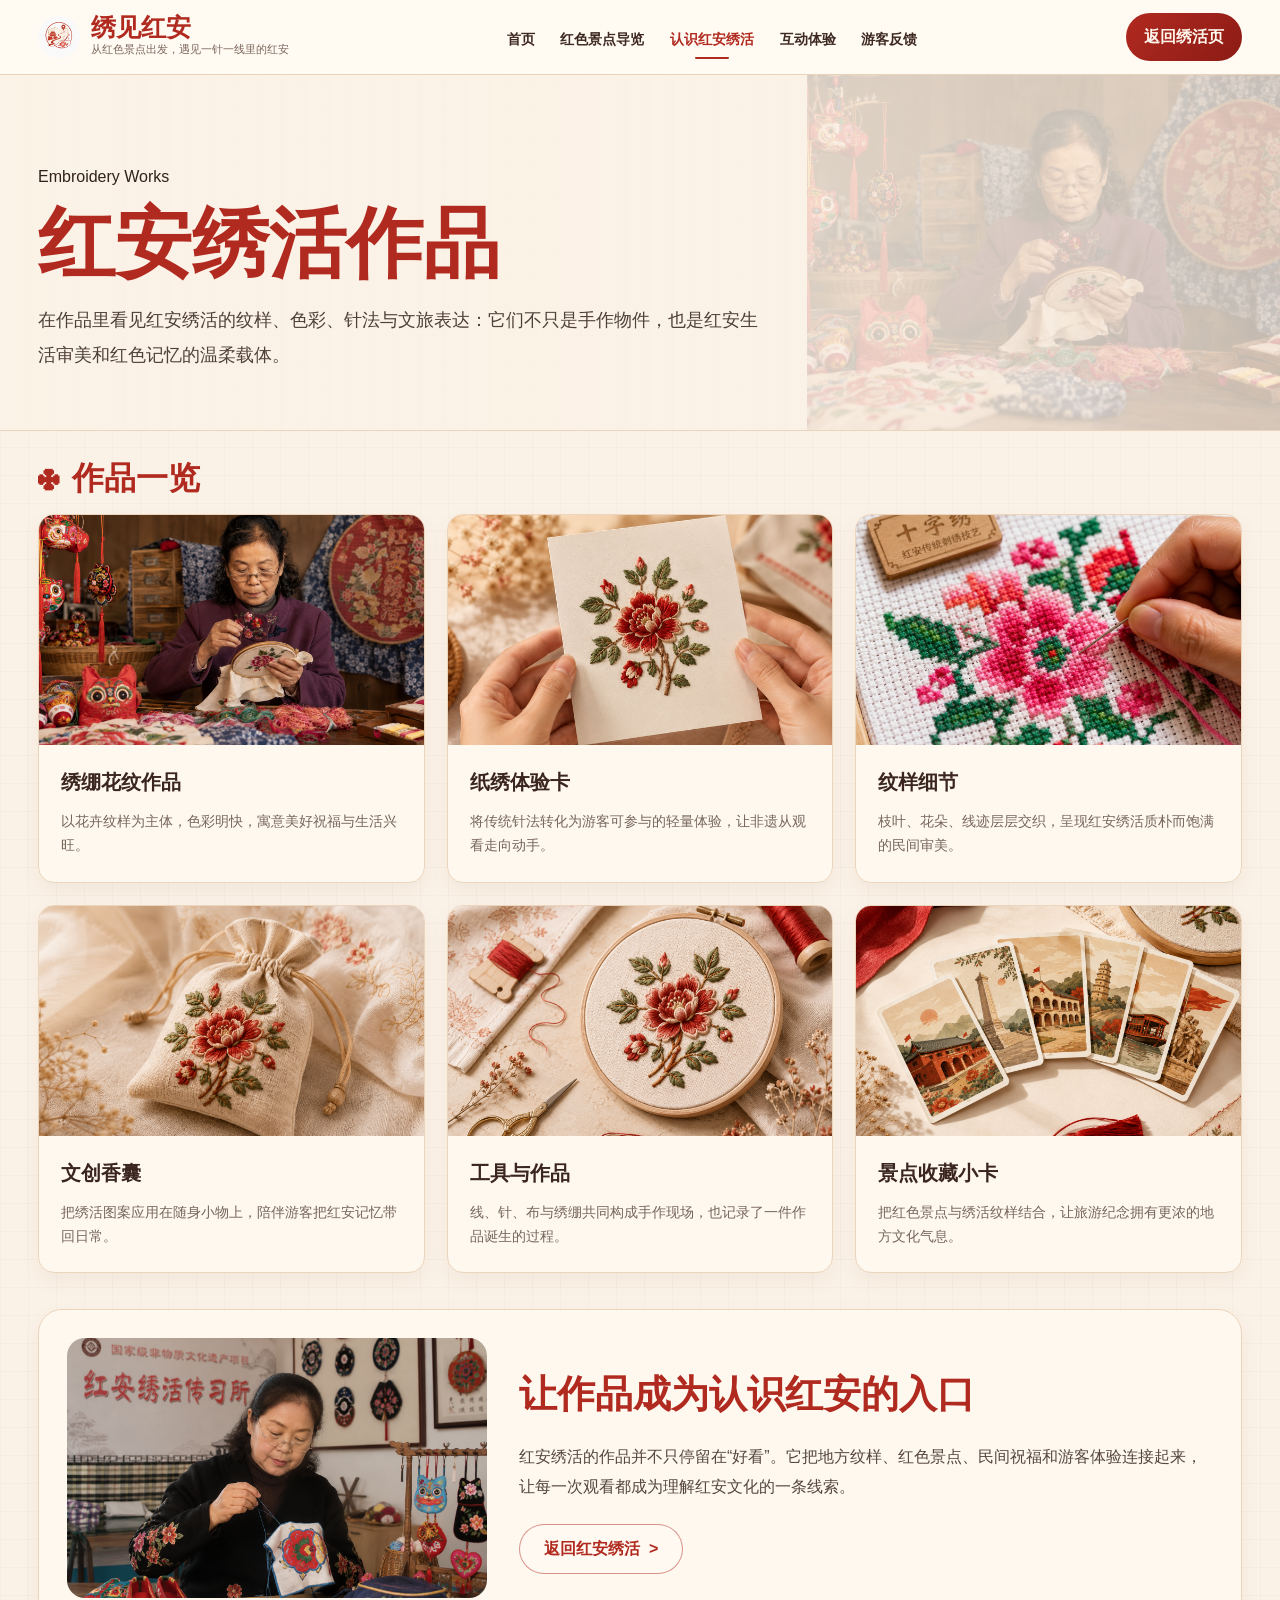
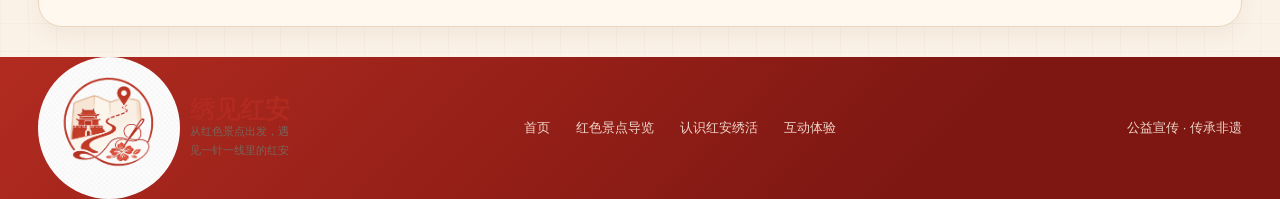
==== embroidery-works.html @ 668522b7 "完善红安绣活详情页与作品展示" ====
<!DOCTYPE html>
<html lang="zh-CN">
<head>
  <meta charset="UTF-8">
  <meta name="viewport" content="width=device-width, initial-scale=1.0">
  <meta name="description" content="红安绣活作品展示，集中呈现纹样、绣品、体验卡与文创应用。">
  <title>红安绣活作品 | 绣见红安</title>
  <link rel="stylesheet" href="css/embroidery.css">
</head>
<body class="works-page">
  <header class="detail-header">
    <div class="detail-container header-row">
      <a class="detail-brand" href="index.html#home">
        <span class="brand-logo"><img src="icon/icon1.png" alt="绣见红安标识"></span>
        <span>
          <strong>绣见红安</strong>
          <small>从红色景点出发，遇见一针一线里的红安</small>
        </span>
      </a>
      <nav class="detail-nav" aria-label="主导航">
        <a href="index.html#home">首页</a>
        <a href="index.html#spots">红色景点导览</a>
        <a class="active" href="embroidery.html">认识红安绣活</a>
        <a href="index.html#card">互动体验</a>
        <a href="index.html#feedback">游客反馈</a>
      </nav>
      <a class="voice-btn" href="embroidery.html">返回绣活页</a>
    </div>
  </header>

  <main>
    <section class="works-hero">
      <div class="detail-container works-hero-inner">
        <p class="section-kicker">Embroidery Works</p>
        <h1>红安绣活作品</h1>
        <p>在作品里看见红安绣活的纹样、色彩、针法与文旅表达：它们不只是手作物件，也是红安生活审美和红色记忆的温柔载体。</p>
      </div>
    </section>

    <section class="detail-section">
      <div class="detail-container">
        <div class="section-title">
          <h2>作品一览</h2>
        </div>
        <div class="works-gallery">
          <article>
            <img src="image/hero-embroidery.png" alt="绣绷花纹作品">
            <div><h3>绣绷花纹作品</h3><p>以花卉纹样为主体，色彩明快，寓意美好祝福与生活兴旺。</p></div>
          </article>
          <article>
            <img src="image/embroidered-card.png" alt="纸绣体验卡">
            <div><h3>纸绣体验卡</h3><p>将传统针法转化为游客可参与的轻量体验，让非遗从观看走向动手。</p></div>
          </article>
          <article>
            <img src="image/stitch-wrap.png" alt="红安绣活纹样细节">
            <div><h3>纹样细节</h3><p>枝叶、花朵、线迹层层交织，呈现红安绣活质朴而饱满的民间审美。</p></div>
          </article>
          <article>
            <img src="image/embroidered-bag.png" alt="文创香囊">
            <div><h3>文创香囊</h3><p>把绣活图案应用在随身小物上，陪伴游客把红安记忆带回日常。</p></div>
          </article>
          <article>
            <img src="image/craft-still-life.png" alt="刺绣工具与作品">
            <div><h3>工具与作品</h3><p>线、针、布与绣绷共同构成手作现场，也记录了一件作品诞生的过程。</p></div>
          </article>
          <article>
            <img src="image/scenic-postcards.png" alt="红色景点收藏小卡">
            <div><h3>景点收藏小卡</h3><p>把红色景点与绣活纹样结合，让旅游纪念拥有更浓的地方文化气息。</p></div>
          </article>
        </div>
      </div>
    </section>

    <section class="detail-section compact">
      <div class="detail-container works-feature">
        <img src="image/workshop-display.png" alt="红安绣活展示场景">
        <div>
          <h2>让作品成为认识红安的入口</h2>
          <p>红安绣活的作品并不只停留在“好看”。它把地方纹样、红色景点、民间祝福和游客体验连接起来，让每一次观看都成为理解红安文化的一条线索。</p>
          <a class="detail-btn outline" href="embroidery.html">返回红安绣活</a>
        </div>
      </div>
    </section>
  </main>

  <footer class="detail-footer">
    <div class="detail-container footer-row">
      <div class="footer-brand"><img src="icon/icon1.png" alt=""><span><strong>绣见红安</strong><small>从红色景点出发，遇见一针一线里的红安</small></span></div>
      <nav><a href="index.html#home">首页</a><a href="index.html#spots">红色景点导览</a><a href="embroidery.html">认识红安绣活</a><a href="index.html#card">互动体验</a></nav>
      <p>公益宣传 · 传承非遗</p>
    </div>
  </footer>
</body>
</html>
---- css/embroidery.css ----
:root {
  --red: #b12a20;
  --deep-red: #8b1b15;
  --brick: #c34d38;
  --ink: #30211b;
  --muted: #77665c;
  --paper: #fbf2e7;
  --card: #fffaf2;
  --line: #ecd5bd;
  --tag: #f4e4cf;
  --shadow: 0 12px 28px rgba(110, 58, 32, 0.11);
  --max: 1400px;
  --radius: 16px;
}

* {
  box-sizing: border-box;
}

html {
  scroll-behavior: smooth;
}

body {
  margin: 0;
  color: var(--ink);
  font-family: "Microsoft YaHei", "PingFang SC", "Noto Sans SC", sans-serif;
  line-height: 1.72;
  background:
    linear-gradient(90deg, rgba(120, 60, 34, 0.028) 1px, transparent 1px),
    linear-gradient(0deg, rgba(120, 60, 34, 0.028) 1px, transparent 1px),
    var(--paper);
  background-size: 28px 28px;
}

img {
  display: block;
  max-width: 100%;
}

a {
  color: inherit;
  text-decoration: none;
}

.detail-container {
  width: min(calc(100% - 76px), var(--max));
  margin: 0 auto;
}

.detail-header {
  position: sticky;
  top: 0;
  z-index: 20;
  background: rgba(255, 250, 242, 0.97);
  border-bottom: 1px solid rgba(224, 198, 166, 0.72);
  backdrop-filter: blur(12px);
}

.header-row {
  min-height: 74px;
  display: flex;
  align-items: center;
  gap: 28px;
}

.detail-brand {
  display: inline-flex;
  min-width: 260px;
  align-items: center;
  gap: 11px;
}

.brand-logo,
.footer-brand img {
  width: 42px;
  height: 42px;
  border-radius: 50%;
  overflow: hidden;
}

.brand-logo img,
.footer-brand img {
  width: 100%;
  height: 100%;
  object-fit: cover;
}

.detail-brand span:last-child,
.footer-brand span {
  display: grid;
}

.detail-brand strong,
.footer-brand strong {
  color: var(--red);
  font-family: "STKaiti", "KaiTi", serif;
  font-size: 25px;
  line-height: 1;
}

.detail-brand small,
.footer-brand small {
  color: #79655a;
  font-size: 11px;
}

.detail-nav {
  flex: 1;
  display: flex;
  justify-content: center;
  gap: clamp(16px, 2vw, 34px);
}

.detail-nav a {
  position: relative;
  padding: 27px 0 23px;
  color: #3d2921;
  font-size: 14px;
  font-weight: 800;
  white-space: nowrap;
}

.detail-nav a::after {
  position: absolute;
  left: 50%;
  bottom: 15px;
  width: 0;
  height: 2px;
  content: "";
  border-radius: 99px;
  background: var(--red);
  transform: translateX(-50%);
}

.detail-nav a:hover,
.detail-nav a.active {
  color: var(--red);
}

.detail-nav a:hover::after,
.detail-nav a.active::after {
  width: 34px;
}

.voice-btn {
  display: inline-flex;
  align-items: center;
  gap: 8px;
  min-height: 42px;
  padding: 10px 18px;
  color: #fff7ec;
  border-radius: 999px;
  background: linear-gradient(135deg, var(--red), var(--deep-red));
  font-weight: 800;
  white-space: nowrap;
}

.voice-btn img {
  width: 17px;
  height: 17px;
  border-radius: 50%;
}

.detail-hero {
  background:
    linear-gradient(90deg, rgba(251, 242, 231, 0.98) 0%, rgba(251, 242, 231, 0.82) 46%, rgba(251, 242, 231, 0.15) 70%),
    url("../image/craft-still-life.png") right center / auto 100% no-repeat;
  border-bottom: 1px solid rgba(224, 198, 166, 0.65);
}

.hero-layout {
  min-height: 470px;
  display: grid;
  grid-template-columns: minmax(430px, 0.82fr) minmax(440px, 1fr);
  align-items: center;
  gap: 30px;
}

.hero-copy {
  padding: 54px 0;
}

.hero-copy h1 {
  margin: 0;
  color: var(--red);
  font-family: "STXingkai", "STKaiti", "KaiTi", serif;
  font-size: clamp(58px, 6vw, 86px);
  line-height: 1;
  letter-spacing: 0.02em;
}

.hero-copy h2 {
  position: relative;
  margin: 18px 0 28px;
  padding-bottom: 18px;
  color: #261b18;
  font-size: clamp(24px, 2vw, 32px);
  line-height: 1.35;
}

.hero-copy h2::after {
  position: absolute;
  left: 0;
  bottom: 0;
  width: 560px;
  max-width: 100%;
  height: 1px;
  content: "";
  background: var(--red);
}

.hero-copy p {
  max-width: 610px;
  margin: 0;
  color: #55463e;
  font-size: 16px;
  line-height: 2.05;
}

.hero-actions {
  display: flex;
  flex-wrap: wrap;
  gap: 24px;
  margin-top: 34px;
}

.detail-btn {
  display: inline-flex;
  min-width: 132px;
  min-height: 44px;
  align-items: center;
  justify-content: center;
  padding: 10px 24px;
  border: 1px solid transparent;
  border-radius: 999px;
  font-weight: 800;
  font-family: inherit;
  cursor: pointer;
}

.detail-btn::after,
.section-title a::after {
  content: ">";
  margin-left: 9px;
}

.detail-btn.primary {
  color: #fff8ef;
  background: linear-gradient(135deg, var(--red), var(--deep-red));
  box-shadow: 0 12px 24px rgba(151, 34, 22, 0.2);
}

.detail-btn.outline {
  color: var(--red);
  border-color: rgba(177, 42, 32, 0.5);
  background: rgba(255, 250, 242, 0.72);
}

.hero-photo {
  min-height: 460px;
}

.hero-photo img {
  display: none;
}

.detail-section {
  padding: 30px 0 18px;
}

.detail-section.compact {
  padding-top: 18px;
}

.section-title {
  display: flex;
  align-items: center;
  justify-content: space-between;
  gap: 20px;
  margin-bottom: 18px;
}

.section-title h2 {
  margin: 0;
  color: var(--red);
  font-family: "STKaiti", "KaiTi", serif;
  font-size: 32px;
  line-height: 1.1;
}

.section-title h2::before {
  content: "✤";
  margin-right: 12px;
  color: var(--red);
  font-size: 22px;
}

.section-title a {
  color: var(--red);
  font-size: 14px;
  font-weight: 800;
  white-space: nowrap;
}

.charm-grid {
  display: grid;
  grid-template-columns: repeat(4, minmax(0, 1fr));
  gap: 18px;
}

.icon-card,
.pattern-row article,
.tools-grid article,
.process-timeline article,
.history-line article,
.image-card,
.people-grid article,
.creative-row article {
  border: 1px solid var(--line);
  border-radius: var(--radius);
  background: rgba(255, 250, 242, 0.82);
  box-shadow: 0 8px 20px rgba(100, 53, 28, 0.06);
}

.icon-card {
  min-height: 232px;
  padding: 28px 22px 22px;
  text-align: center;
}

.icon-card > span,
.pattern-row article > span {
  display: grid;
  width: 66px;
  height: 66px;
  margin: 0 auto 16px;
  place-items: center;
  color: var(--red);
  border: 1px solid rgba(177, 42, 32, 0.28);
  border-radius: 50%;
  background: #fff7ee;
  font-size: 34px;
  line-height: 1;
}

h3 {
  margin: 0;
  color: #3a261f;
  font-size: 20px;
}

.icon-card p,
.pattern-row p,
.tools-grid p,
.process-timeline p,
.history-line p,
.image-card p,
.people-grid p,
.creative-row p {
  margin: 10px 0 0;
  color: var(--muted);
  font-size: 14px;
}

.pill-row {
  display: flex;
  flex-wrap: wrap;
  justify-content: center;
  gap: 8px;
  margin-top: 16px;
}

.pill-row b,
.image-card span {
  padding: 5px 10px;
  color: #a45a32;
  border-radius: 999px;
  background: var(--tag);
  font-size: 12px;
}

.works-entry {
  display: grid;
  grid-template-columns: 300px minmax(0, 1fr);
  gap: 24px;
  align-items: center;
  margin-top: 22px;
  padding: 22px;
  border: 1px solid var(--line);
  border-radius: var(--radius);
  background:
    linear-gradient(135deg, rgba(255, 250, 242, 0.94), rgba(255, 244, 231, 0.86)),
    var(--card);
  box-shadow: 0 8px 20px rgba(100, 53, 28, 0.06);
}

.works-entry img {
  width: 100%;
  height: 190px;
  border-radius: 14px;
  object-fit: cover;
}

.works-entry p {
  max-width: 760px;
  margin: 10px 0 18px;
  color: var(--muted);
}

.pattern-row {
  display: grid;
  grid-template-columns: repeat(5, minmax(0, 1fr)) 1.38fr;
  gap: 8px;
}

.pattern-row article {
  min-height: 208px;
  padding: 22px 18px;
  text-align: center;
}

.pattern-image {
  position: relative;
  overflow: hidden;
  border-radius: var(--radius);
}

.pattern-image img {
  width: 100%;
  height: 100%;
  object-fit: cover;
}

.pattern-image a {
  position: absolute;
  right: 16px;
  bottom: 16px;
  padding: 9px 16px;
  color: var(--red);
  border-radius: 999px;
  background: rgba(255, 250, 242, 0.9);
  font-size: 14px;
  font-weight: 800;
}

.section-note {
  max-width: 780px;
  margin: 0 0 18px;
  color: #5b4a41;
  font-size: 16px;
  line-height: 1.9;
}

.tools-panel {
  display: grid;
  grid-template-columns: minmax(0, 1fr) 360px;
  gap: 24px;
  align-items: stretch;
}

.tools-copy {
  min-width: 0;
}

.tools-grid {
  display: grid;
  grid-template-columns: repeat(4, minmax(0, 1fr));
  gap: 14px;
}

.tools-grid article {
  min-height: 166px;
  padding: 20px 18px;
}

.tools-grid b {
  display: inline-grid;
  width: 34px;
  height: 30px;
  margin-bottom: 12px;
  place-items: center;
  color: #fff7ec;
  border-radius: 8px;
  background: var(--red);
  font-size: 13px;
}

.tools-image {
  min-height: 100%;
  margin: 0;
  overflow: hidden;
  border: 1px solid var(--line);
  border-radius: var(--radius);
  background: rgba(255, 250, 242, 0.82);
  box-shadow: 0 8px 20px rgba(100, 53, 28, 0.06);
}

.tools-image img {
  width: 100%;
  height: 100%;
  object-fit: cover;
}

.stitch-grid {
  display: grid;
  grid-template-columns: repeat(4, minmax(0, 1fr));
  gap: 18px;
}

.image-card {
  overflow: hidden;
}

.image-card img {
  width: 100%;
  height: 164px;
  object-fit: cover;
}

.image-card div {
  padding: 18px 20px 20px;
}

.image-card b {
  display: inline-grid;
  width: 30px;
  height: 26px;
  margin-bottom: 8px;
  place-items: center;
  color: #fff;
  border-radius: 5px;
  background: var(--red);
  font-size: 13px;
}

.image-card span {
  display: inline-flex;
  margin: 14px 6px 0 0;
}

.process-timeline {
  display: grid;
  grid-template-columns: repeat(6, minmax(0, 1fr));
  gap: 14px;
}

.process-timeline article {
  position: relative;
  min-height: 188px;
  padding: 24px 18px 20px;
}

.process-timeline article:not(:last-child)::after {
  position: absolute;
  top: 42px;
  right: -10px;
  z-index: 2;
  content: ">";
  color: var(--red);
  font-size: 24px;
  font-weight: 900;
}

.process-timeline span {
  display: grid;
  width: 48px;
  height: 48px;
  margin-bottom: 14px;
  place-items: center;
  color: #fff7ec;
  border-radius: 50%;
  background: linear-gradient(135deg, var(--red), var(--deep-red));
  font-weight: 900;
}

.history-line {
  position: relative;
  display: grid;
  grid-template-columns: repeat(6, minmax(0, 1fr));
  gap: 12px;
}

.history-line::before {
  position: absolute;
  left: 4%;
  right: 4%;
  top: 38px;
  height: 2px;
  content: "";
  background: repeating-linear-gradient(90deg, var(--red) 0 10px, transparent 10px 18px);
  opacity: 0.36;
}

.history-line article {
  position: relative;
  padding: 72px 16px 20px;
}

.history-line article::before {
  position: absolute;
  left: 22px;
  top: 30px;
  width: 16px;
  height: 16px;
  content: "";
  border: 4px solid #fff8ef;
  border-radius: 50%;
  background: var(--red);
  box-shadow: 0 0 0 2px rgba(177, 42, 32, 0.2);
}

.history-line b {
  display: block;
  color: var(--red);
  font-size: 22px;
  line-height: 1;
}

.people-grid {
  display: grid;
  grid-template-columns: repeat(3, minmax(0, 1fr));
  gap: 22px;
}

.people-grid article {
  display: grid;
  grid-template-columns: 170px 1fr;
  gap: 20px;
  align-items: center;
  padding: 18px;
}

.people-grid img {
  width: 170px;
  height: 145px;
  border-radius: 14px;
  object-fit: cover;
}

.people-grid b {
  display: block;
  margin-top: 4px;
  color: var(--brick);
  font-size: 13px;
}

.people-grid a,
.people-grid button {
  display: inline-flex;
  margin-top: 12px;
  padding: 6px 14px;
  color: var(--red);
  border: 1px solid rgba(177, 42, 32, 0.32);
  border-radius: 999px;
  background: rgba(255, 250, 242, 0.72);
  font-size: 13px;
  font-weight: 800;
  font-family: inherit;
  cursor: pointer;
}

.creative-row {
  display: grid;
  grid-template-columns: repeat(5, minmax(0, 1fr));
  gap: 18px;
}

.creative-row article {
  position: relative;
  overflow: hidden;
}

.creative-row img {
  width: 100%;
  height: 154px;
  object-fit: cover;
}

.creative-row h3,
.creative-row p {
  padding-inline: 18px;
}

.creative-row h3 {
  margin-top: 16px;
}

.creative-row p {
  margin-bottom: 28px;
}

.creative-row article > span {
  position: absolute;
  right: 16px;
  bottom: 14px;
  color: var(--red);
}

.cta-strip {
  position: relative;
  min-height: 126px;
  display: flex;
  align-items: center;
  justify-content: center;
  margin-top: 24px;
  overflow: hidden;
  border-radius: 18px;
  background: #f3deca;
}

.cta-strip img {
  position: absolute;
  inset: 0;
  width: 100%;
  height: 100%;
  object-fit: cover;
  opacity: 0.55;
}

.cta-strip div {
  position: relative;
  z-index: 1;
  text-align: center;
}

.cta-strip h2 {
  margin: 0;
  color: var(--red);
  font-family: "STKaiti", "KaiTi", serif;
  font-size: 34px;
}

.cta-strip p {
  margin: 4px 0 10px;
  color: #3a261f;
  font-weight: 800;
}

.detail-footer {
  margin-top: 12px;
  color: #fff3e7;
  background: linear-gradient(135deg, #b22b20, #7e1712 72%);
}

.story-modal {
  position: fixed;
  inset: 0;
  z-index: 80;
  display: none;
  align-items: center;
  justify-content: center;
  padding: 24px;
}

.story-modal.is-open {
  display: flex;
}

.story-modal__overlay {
  position: absolute;
  inset: 0;
  background: rgba(48, 33, 27, 0.46);
  backdrop-filter: blur(3px);
}

.story-modal__panel {
  position: relative;
  z-index: 1;
  width: min(560px, 100%);
  padding: 34px 36px;
  border: 1px solid var(--line);
  border-radius: 24px;
  background:
    radial-gradient(circle at 88% 8%, rgba(177, 42, 32, 0.08), transparent 28%),
    var(--card);
  box-shadow: 0 24px 60px rgba(48, 33, 27, 0.22);
}

.story-modal__close {
  position: absolute;
  top: 14px;
  right: 14px;
  display: grid;
  width: 34px;
  height: 34px;
  place-items: center;
  color: var(--red);
  border: 1px solid rgba(177, 42, 32, 0.28);
  border-radius: 50%;
  background: rgba(255, 250, 242, 0.86);
  font-size: 22px;
  line-height: 1;
  cursor: pointer;
}

.story-modal h2 {
  margin: 0;
  color: var(--red);
  font-family: "STKaiti", "KaiTi", serif;
  font-size: 42px;
  line-height: 1.1;
}

.story-modal strong {
  display: block;
  margin-top: 8px;
  color: var(--brick);
}

.story-modal p:last-child {
  margin: 18px 0 0;
  color: #55463e;
  font-size: 16px;
  line-height: 2;
}

.works-hero {
  padding: 72px 0 58px;
  border-bottom: 1px solid rgba(224, 198, 166, 0.65);
  background:
    linear-gradient(90deg, rgba(251, 242, 231, 0.98), rgba(251, 242, 231, 0.76)),
    url("../image/hero-embroidery.png") right center / auto 100% no-repeat;
}

.works-hero-inner {
  max-width: 900px;
  margin-left: max(calc((100% - var(--max)) / 2), 38px);
}

.works-hero h1 {
  margin: 0;
  color: var(--red);
  font-family: "STXingkai", "STKaiti", "KaiTi", serif;
  font-size: clamp(58px, 6vw, 92px);
  line-height: 1;
}

.works-hero p:not(.section-kicker) {
  max-width: 720px;
  margin: 20px 0 0;
  color: #4f4038;
  font-size: 18px;
  line-height: 1.9;
}

.works-gallery {
  display: grid;
  grid-template-columns: repeat(3, minmax(0, 1fr));
  gap: 22px;
}

.works-gallery article {
  overflow: hidden;
  border: 1px solid var(--line);
  border-radius: var(--radius);
  background: rgba(255, 250, 242, 0.86);
  box-shadow: 0 8px 20px rgba(100, 53, 28, 0.06);
}

.works-gallery img {
  width: 100%;
  height: 230px;
  object-fit: cover;
}

.works-gallery div {
  padding: 20px 22px 24px;
}

.works-gallery p {
  margin: 10px 0 0;
  color: var(--muted);
  font-size: 14px;
}

.works-feature {
  display: grid;
  grid-template-columns: 420px minmax(0, 1fr);
  gap: 32px;
  align-items: center;
  padding: 28px;
  border: 1px solid var(--line);
  border-radius: 24px;
  background: rgba(255, 250, 242, 0.86);
  box-shadow: 0 8px 20px rgba(100, 53, 28, 0.06);
}

.works-feature img {
  width: 100%;
  height: 260px;
  border-radius: 18px;
  object-fit: cover;
}

.works-feature h2 {
  margin: 0;
  color: var(--red);
  font-family: "STKaiti", "KaiTi", serif;
  font-size: 38px;
}

.works-feature p {
  margin: 14px 0 22px;
  color: #55463e;
  line-height: 1.9;
}

.footer-row {
  min-height: 80px;
  display: grid;
  grid-template-columns: 260px 1fr 180px;
  gap: 24px;
  align-items: center;
}

.footer-brand {
  display: flex;
  align-items: center;
  gap: 10px;
}

.footer-row nav {
  display: flex;
  flex-wrap: wrap;
  justify-content: center;
  gap: 14px 26px;
}

.footer-row a,
.footer-row p {
  color: rgba(255, 243, 231, 0.86);
  font-size: 13px;
}

.footer-row p {
  margin: 0;
  text-align: right;
}

@media (max-width: 1180px) {
  .voice-btn {
    display: none;
  }

  .header-row {
    gap: 16px;
  }

  .detail-brand {
    min-width: 220px;
  }

  .detail-nav {
    gap: 16px;
  }

  .hero-layout,
  .pattern-row,
  .tools-panel,
  .works-entry,
  .works-feature,
  .footer-row {
    grid-template-columns: 1fr;
  }

  .detail-hero {
    background:
      linear-gradient(90deg, rgba(251, 242, 231, 0.98), rgba(251, 242, 231, 0.7)),
      url("../image/craft-still-life.png") right center / cover no-repeat;
  }

  .hero-photo {
    display: none;
  }

  .charm-grid,
  .tools-grid,
  .stitch-grid,
  .process-timeline,
  .history-line,
  .works-gallery,
  .creative-row {
    grid-template-columns: repeat(2, minmax(0, 1fr));
  }

  .process-timeline article:not(:last-child)::after,
  .history-line::before {
    display: none;
  }

  .tools-image {
    min-height: 300px;
  }

  .people-grid {
    grid-template-columns: 1fr;
  }

  .footer-row,
  .footer-row p {
    text-align: center;
  }

  .footer-brand {
    justify-content: center;
  }
}

@media (max-width: 760px) {
  .detail-container {
    width: min(calc(100% - 30px), var(--max));
  }

  .header-row {
    align-items: flex-start;
    flex-direction: column;
    padding: 12px 0;
  }

  .detail-nav {
    width: 100%;
    justify-content: flex-start;
    overflow-x: auto;
    padding-bottom: 4px;
  }

  .detail-nav a {
    flex: 0 0 auto;
    padding: 8px 0 10px;
  }

  .detail-nav a::after {
    bottom: 2px;
  }

  .hero-layout {
    min-height: auto;
  }

  .hero-copy h1 {
    font-size: clamp(48px, 15vw, 64px);
  }

  .hero-actions {
    gap: 12px;
  }

  .detail-btn {
    width: 100%;
  }

  .charm-grid,
  .tools-grid,
  .stitch-grid,
  .process-timeline,
  .history-line,
  .creative-row {
    grid-template-columns: 1fr;
  }

  .tools-image {
    min-height: 240px;
  }

  .history-line article {
    padding-top: 58px;
  }

  .people-grid article {
    grid-template-columns: 1fr;
  }

  .people-grid img {
    width: 100%;
    height: 220px;
  }

  .section-title {
    align-items: flex-start;
    flex-direction: column;
  }

  .works-hero {
    padding: 52px 0 44px;
    background:
      linear-gradient(90deg, rgba(251, 242, 231, 0.98), rgba(251, 242, 231, 0.84)),
      url("../image/hero-embroidery.png") center / cover no-repeat;
  }

  .works-hero-inner {
    margin: 0 auto;
  }

  .works-gallery {
    grid-template-columns: 1fr;
  }

  .story-modal__panel {
    padding: 28px 22px;
  }

  .story-modal h2 {
    font-size: 34px;
  }
}
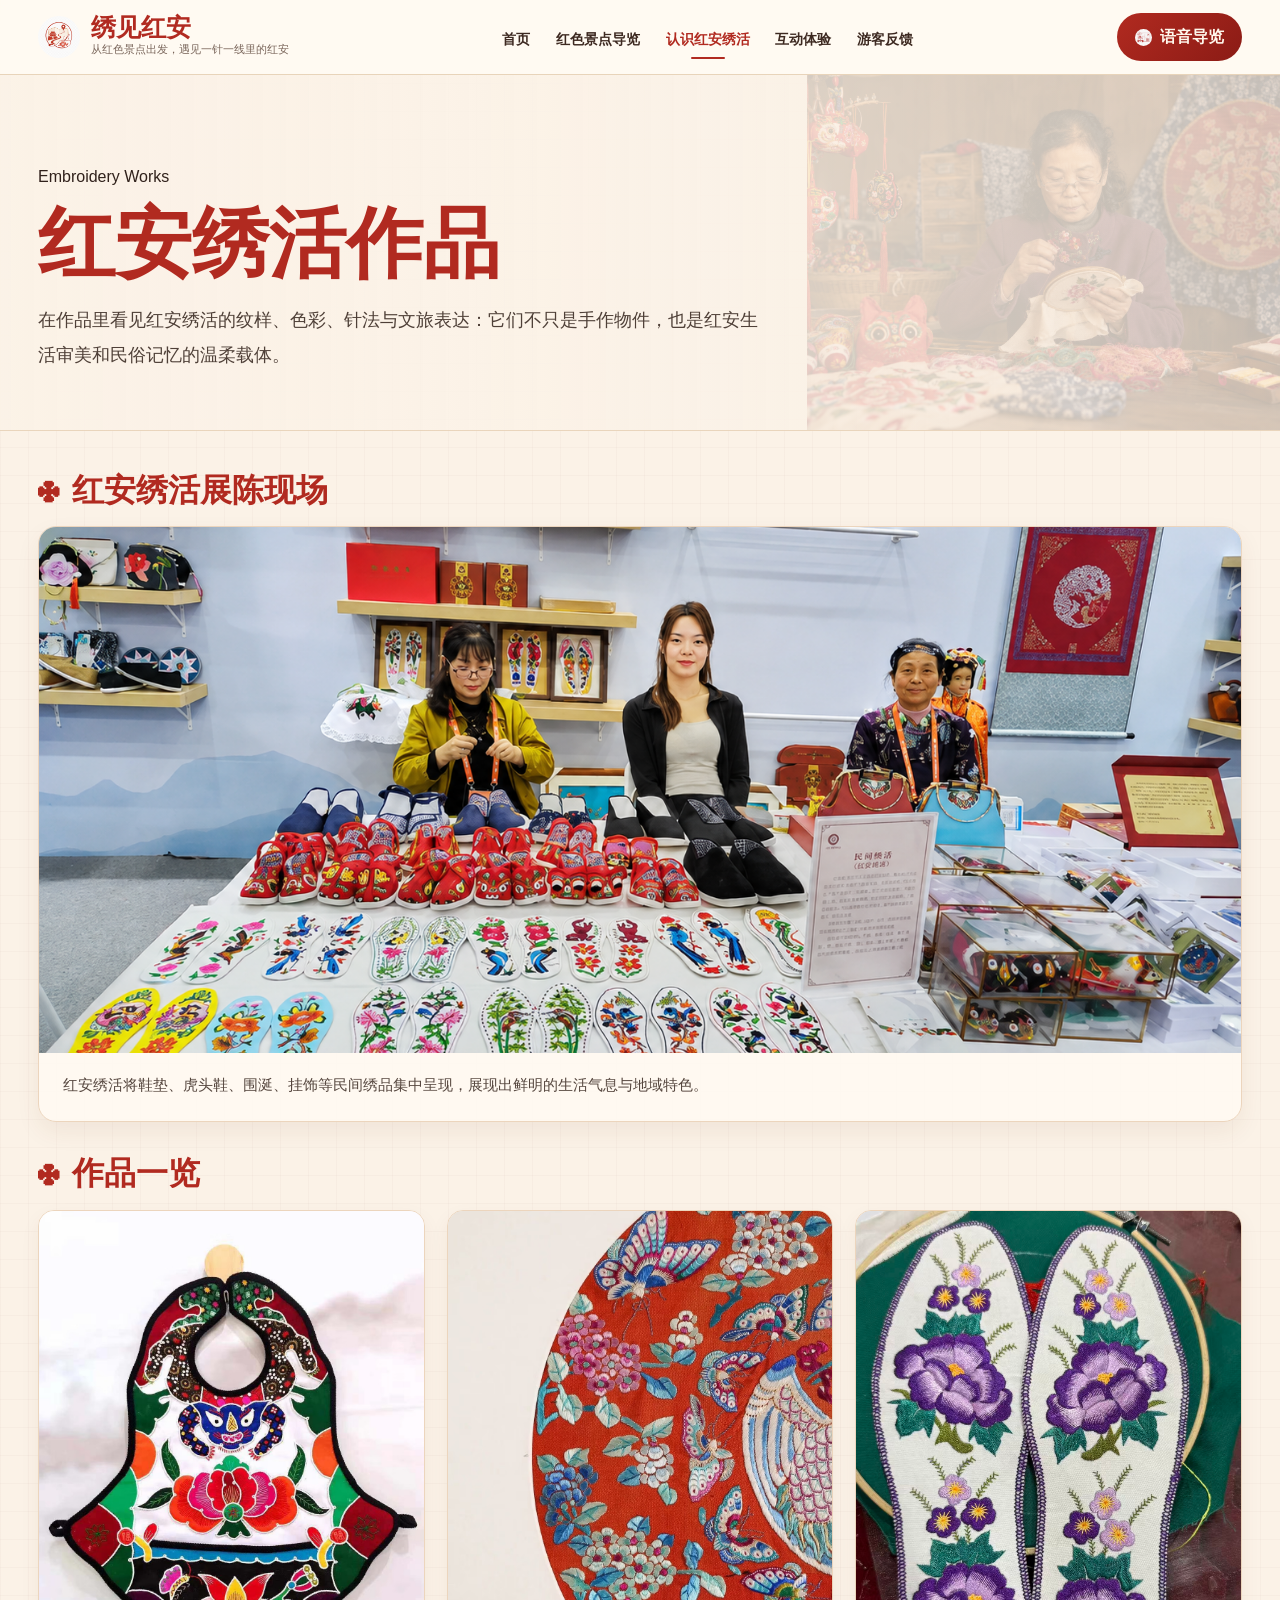
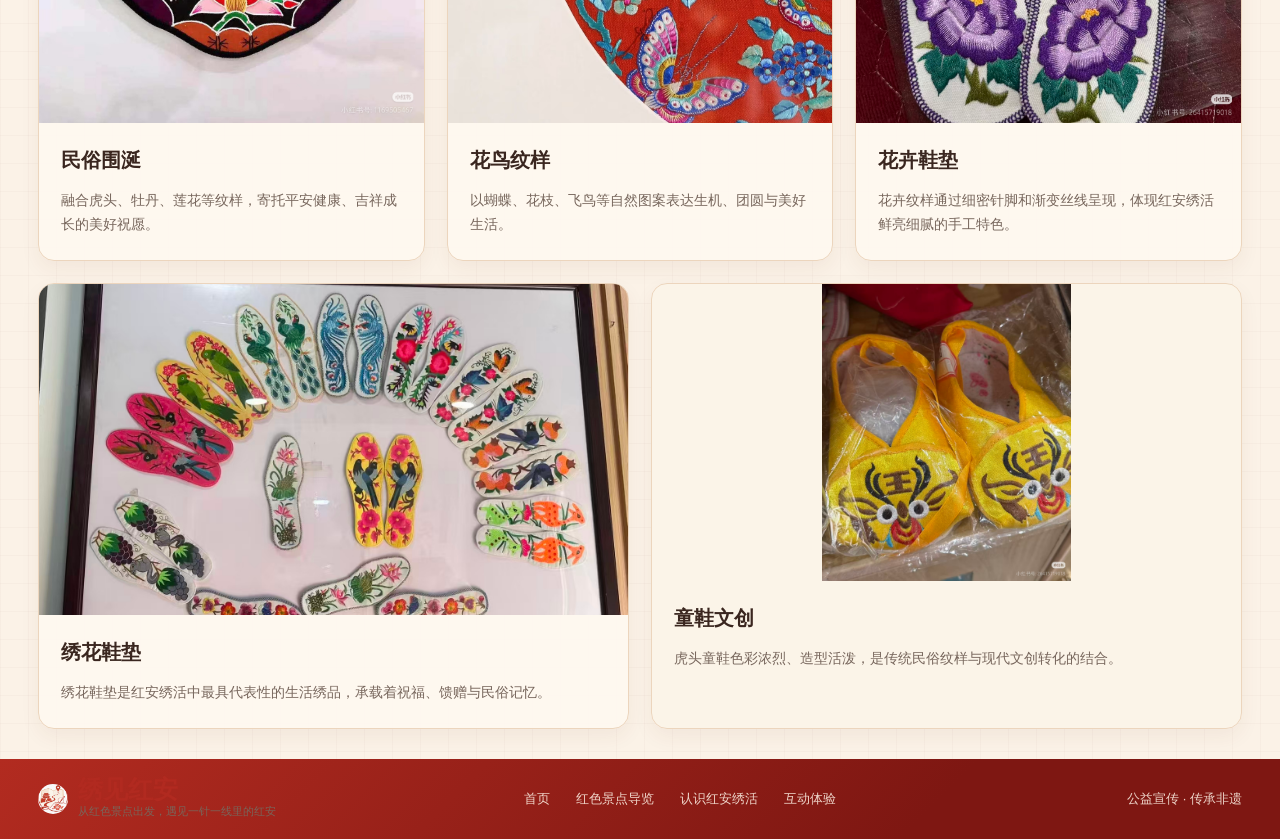
==== commit f9a8b209: "更新绣活展示页面与图片资源" ====
--- a/embroidery-works.html
+++ b/embroidery-works.html
@@ -3,7 +3,7 @@
 <head>
   <meta charset="UTF-8">
   <meta name="viewport" content="width=device-width, initial-scale=1.0">
-  <meta name="description" content="红安绣活作品展示，集中呈现纹样、绣品、体验卡与文创应用。">
+  <meta name="description" content="红安绣活作品展示，集中呈现纹样、绣品与文创应用。">
   <title>红安绣活作品 | 绣见红安</title>
   <link rel="stylesheet" href="css/embroidery.css">
 </head>
@@ -24,7 +24,7 @@
         <a href="index.html#card">互动体验</a>
         <a href="index.html#feedback">游客反馈</a>
       </nav>
-      <a class="voice-btn" href="embroidery.html">返回绣活页</a>
+      <a class="voice-btn" href="voice-guide.html"><img src="icon/icon2.png" alt="" aria-hidden="true">语音导览</a>
     </div>
   </header>
 
@@ -33,51 +33,46 @@
       <div class="detail-container works-hero-inner">
         <p class="section-kicker">Embroidery Works</p>
         <h1>红安绣活作品</h1>
-        <p>在作品里看见红安绣活的纹样、色彩、针法与文旅表达：它们不只是手作物件，也是红安生活审美和红色记忆的温柔载体。</p>
+        <p>在作品里看见红安绣活的纹样、色彩、针法与文旅表达：它们不只是手作物件，也是红安生活审美和民俗记忆的温柔载体。</p>
       </div>
     </section>
 
-    <section class="detail-section">
+    <section class="detail-section works-overview-section">
       <div class="detail-container">
         <div class="section-title">
+          <h2>红安绣活展陈现场</h2>
+        </div>
+        <figure class="works-showcase">
+          <img src="image/红安绣活展陈现场.png" alt="红安绣活展陈现场">
+          <figcaption>
+            红安绣活将鞋垫、虎头鞋、围涎、挂饰等民间绣品集中呈现，展现出鲜明的生活气息与地域特色。
+          </figcaption>
+        </figure>
+
+        <div class="section-title works-list-title">
           <h2>作品一览</h2>
         </div>
         <div class="works-gallery">
           <article>
-            <img src="image/hero-embroidery.png" alt="绣绷花纹作品">
-            <div><h3>绣绷花纹作品</h3><p>以花卉纹样为主体，色彩明快，寓意美好祝福与生活兴旺。</p></div>
+            <img src="image/民俗围涎.jpg" alt="民俗围涎">
+            <div><h3>民俗围涎</h3><p>融合虎头、牡丹、莲花等纹样，寄托平安健康、吉祥成长的美好祝愿。</p></div>
           </article>
           <article>
-            <img src="image/embroidered-card.png" alt="纸绣体验卡">
-            <div><h3>纸绣体验卡</h3><p>将传统针法转化为游客可参与的轻量体验，让非遗从观看走向动手。</p></div>
+            <img src="image/花鸟纹样.jpg" alt="花鸟纹样">
+            <div><h3>花鸟纹样</h3><p>以蝴蝶、花枝、飞鸟等自然图案表达生机、团圆与美好生活。</p></div>
           </article>
           <article>
-            <img src="image/stitch-wrap.png" alt="红安绣活纹样细节">
-            <div><h3>纹样细节</h3><p>枝叶、花朵、线迹层层交织，呈现红安绣活质朴而饱满的民间审美。</p></div>
+            <img src="image/花卉鞋垫.jpg" alt="花卉鞋垫">
+            <div><h3>花卉鞋垫</h3><p>花卉纹样通过细密针脚和渐变丝线呈现，体现红安绣活鲜亮细腻的手工特色。</p></div>
           </article>
-          <article>
-            <img src="image/embroidered-bag.png" alt="文创香囊">
-            <div><h3>文创香囊</h3><p>把绣活图案应用在随身小物上，陪伴游客把红安记忆带回日常。</p></div>
+          <article class="wide-card">
+            <img src="image/绣花鞋垫.jpg" alt="绣花鞋垫">
+            <div><h3>绣花鞋垫</h3><p>绣花鞋垫是红安绣活中最具代表性的生活绣品，承载着祝福、馈赠与民俗记忆。</p></div>
           </article>
-          <article>
-            <img src="image/craft-still-life.png" alt="刺绣工具与作品">
-            <div><h3>工具与作品</h3><p>线、针、布与绣绷共同构成手作现场，也记录了一件作品诞生的过程。</p></div>
+          <article class="wide-card">
+            <img src="image/童鞋文创.jpg" alt="童鞋文创">
+            <div><h3>童鞋文创</h3><p>虎头童鞋色彩浓烈、造型活泼，是传统民俗纹样与现代文创转化的结合。</p></div>
           </article>
-          <article>
-            <img src="image/scenic-postcards.png" alt="红色景点收藏小卡">
-            <div><h3>景点收藏小卡</h3><p>把红色景点与绣活纹样结合，让旅游纪念拥有更浓的地方文化气息。</p></div>
-          </article>
-        </div>
-      </div>
-    </section>
-
-    <section class="detail-section compact">
-      <div class="detail-container works-feature">
-        <img src="image/workshop-display.png" alt="红安绣活展示场景">
-        <div>
-          <h2>让作品成为认识红安的入口</h2>
-          <p>红安绣活的作品并不只停留在“好看”。它把地方纹样、红色景点、民间祝福和游客体验连接起来，让每一次观看都成为理解红安文化的一条线索。</p>
-          <a class="detail-btn outline" href="embroidery.html">返回红安绣活</a>
         </div>
       </div>
     </section>
@@ -85,7 +80,7 @@
 
   <footer class="detail-footer">
     <div class="detail-container footer-row">
-      <div class="footer-brand"><img src="icon/icon1.png" alt=""><span><strong>绣见红安</strong><small>从红色景点出发，遇见一针一线里的红安</small></span></div>
+      <div class="footer-brand"><span class="footer-icon"><img src="icon/icon1.png" alt=""></span><span class="footer-copy"><strong>绣见红安</strong><small>从红色景点出发，遇见一针一线里的红安</small></span></div>
       <nav><a href="index.html#home">首页</a><a href="index.html#spots">红色景点导览</a><a href="embroidery.html">认识红安绣活</a><a href="index.html#card">互动体验</a></nav>
       <p>公益宣传 · 传承非遗</p>
     </div>
--- a/css/embroidery.css
+++ b/css/embroidery.css
@@ -71,23 +71,38 @@
   gap: 11px;
 }
 
-.brand-logo,
-.footer-brand img {
+.brand-logo {
   width: 42px;
   height: 42px;
   border-radius: 50%;
   overflow: hidden;
 }
 
-.brand-logo img,
-.footer-brand img {
+.footer-icon {
+  width: 30px;
+  height: 30px;
+  flex: 0 0 30px;
+  border-radius: 50%;
+  overflow: hidden;
+}
+
+.brand-logo img {
   width: 100%;
   height: 100%;
   object-fit: cover;
 }
 
+.footer-icon img {
+  width: 156%;
+  height: 156%;
+  max-width: none;
+  border-radius: inherit;
+  object-fit: cover;
+  transform: translate(-18%, -18%);
+}
+
 .detail-brand span:last-child,
-.footer-brand span {
+.footer-copy {
   display: grid;
 }
 
@@ -508,8 +523,35 @@
   gap: 18px;
 }
 
+.stitch-link-grid {
+  grid-template-columns: repeat(3, minmax(0, 1fr));
+}
+
 .image-card {
   overflow: hidden;
+}
+
+.stitch-card {
+  position: relative;
+  color: inherit;
+  text-decoration: none;
+  transition: transform 0.18s ease, box-shadow 0.18s ease, border-color 0.18s ease;
+}
+
+.stitch-card::after {
+  position: absolute;
+  right: 18px;
+  bottom: 18px;
+  content: "查看详情";
+  color: var(--red);
+  font-size: 13px;
+  font-weight: 800;
+}
+
+.stitch-card:hover {
+  border-color: rgba(177, 42, 32, 0.42);
+  box-shadow: 0 14px 28px rgba(100, 53, 28, 0.12);
+  transform: translateY(-3px);
 }
 
 .image-card img {
@@ -537,6 +579,98 @@
 .image-card span {
   display: inline-flex;
   margin: 14px 6px 0 0;
+}
+
+.stitch-detail-main {
+  padding: 58px 0 70px;
+}
+
+.stitch-detail-layout {
+  display: grid;
+  grid-template-columns: minmax(0, 1fr) minmax(340px, 0.78fr);
+  gap: 34px;
+  align-items: stretch;
+}
+
+.stitch-detail-copy,
+.stitch-video-card {
+  border: 1px solid var(--line);
+  border-radius: 24px;
+  background: rgba(255, 250, 242, 0.86);
+  box-shadow: var(--shadow);
+}
+
+.stitch-detail-copy {
+  padding: 38px;
+}
+
+.stitch-detail-copy h1 {
+  margin: 0;
+  color: var(--red);
+  font-family: "STKaiti", "KaiTi", serif;
+  font-size: clamp(42px, 5vw, 72px);
+  line-height: 1;
+}
+
+.stitch-detail-copy p {
+  margin: 22px 0;
+  color: #55463e;
+  font-size: 17px;
+  line-height: 2;
+}
+
+.stitch-meta {
+  display: grid;
+  gap: 14px;
+  margin: 0 0 28px;
+}
+
+.stitch-meta div {
+  padding: 16px 18px;
+  border-radius: 14px;
+  background: rgba(244, 228, 207, 0.72);
+}
+
+.stitch-meta dt {
+  color: var(--red);
+  font-weight: 900;
+}
+
+.stitch-meta dd {
+  margin: 6px 0 0;
+  color: var(--muted);
+}
+
+.stitch-video-card {
+  display: grid;
+  gap: 16px;
+  padding: 22px;
+}
+
+.stitch-video-placeholder {
+  display: grid;
+  min-height: 320px;
+  place-items: center;
+  border-radius: 18px;
+  background:
+    linear-gradient(135deg, rgba(177, 42, 32, 0.16), rgba(215, 168, 90, 0.2)),
+    repeating-linear-gradient(45deg, rgba(177, 42, 32, 0.08) 0 2px, transparent 2px 14px),
+    #f8ead9;
+}
+
+.stitch-video-placeholder span {
+  padding: 10px 18px;
+  color: #fff8ef;
+  border-radius: 999px;
+  background: var(--red);
+  font-weight: 900;
+}
+
+.stitch-video-card p {
+  margin: 0;
+  color: var(--muted);
+  font-size: 14px;
+  line-height: 1.8;
 }
 
 .process-timeline {
@@ -844,13 +978,46 @@
   line-height: 1.9;
 }
 
+.works-overview-section {
+  padding-top: 42px;
+}
+
+.works-showcase {
+  overflow: hidden;
+  margin: 0 0 34px;
+  border: 1px solid var(--line);
+  border-radius: 18px;
+  background: rgba(255, 250, 242, 0.9);
+  box-shadow: 0 10px 24px rgba(100, 53, 28, 0.07);
+}
+
+.works-showcase img {
+  width: 100%;
+  aspect-ratio: 16 / 7;
+  object-fit: cover;
+  object-position: center 58%;
+}
+
+.works-showcase figcaption {
+  margin: 0;
+  padding: 18px 24px 22px;
+  color: #55463e;
+  font-size: 15px;
+  line-height: 1.9;
+}
+
+.works-list-title {
+  margin-top: 8px;
+}
+
 .works-gallery {
   display: grid;
-  grid-template-columns: repeat(3, minmax(0, 1fr));
+  grid-template-columns: repeat(6, minmax(0, 1fr));
   gap: 22px;
 }
 
 .works-gallery article {
+  grid-column: span 2;
   overflow: hidden;
   border: 1px solid var(--line);
   border-radius: var(--radius);
@@ -858,10 +1025,45 @@
   box-shadow: 0 8px 20px rgba(100, 53, 28, 0.06);
 }
 
+.works-gallery .wide-card {
+  grid-column: span 3;
+}
+
 .works-gallery img {
   width: 100%;
-  height: 230px;
+  aspect-ratio: 3 / 4;
   object-fit: cover;
+}
+
+.works-gallery article:nth-child(1) img {
+  object-position: center 48%;
+}
+
+.works-gallery article:nth-child(2) img {
+  object-position: center center;
+}
+
+.works-gallery article:nth-child(3) img {
+  object-position: center 58%;
+}
+
+.works-gallery .wide-card img {
+  aspect-ratio: 16 / 9;
+}
+
+.works-gallery article:nth-child(4) img {
+  object-position: center 56%;
+}
+
+.works-gallery article:nth-child(5) img {
+  width: 108%;
+  margin: -34px auto 0;
+  object-fit: contain;
+  object-position: center top;
+}
+
+.works-gallery article:nth-child(5) {
+  background: linear-gradient(#fbf4e8 0 0) padding-box, rgba(255, 250, 242, 0.86);
 }
 
 .works-gallery div {
@@ -958,6 +1160,7 @@
   .hero-layout,
   .pattern-row,
   .tools-panel,
+  .stitch-detail-layout,
   .works-entry,
   .works-feature,
   .footer-row {
@@ -984,6 +1187,11 @@
     grid-template-columns: repeat(2, minmax(0, 1fr));
   }
 
+  .works-gallery article,
+  .works-gallery .wide-card {
+    grid-column: span 1;
+  }
+
   .process-timeline article:not(:last-child)::after,
   .history-line::before {
     display: none;
@@ -1096,6 +1304,10 @@
     grid-template-columns: 1fr;
   }
 
+  .works-showcase img {
+    aspect-ratio: 16 / 9;
+  }
+
   .story-modal__panel {
     padding: 28px 22px;
   }
